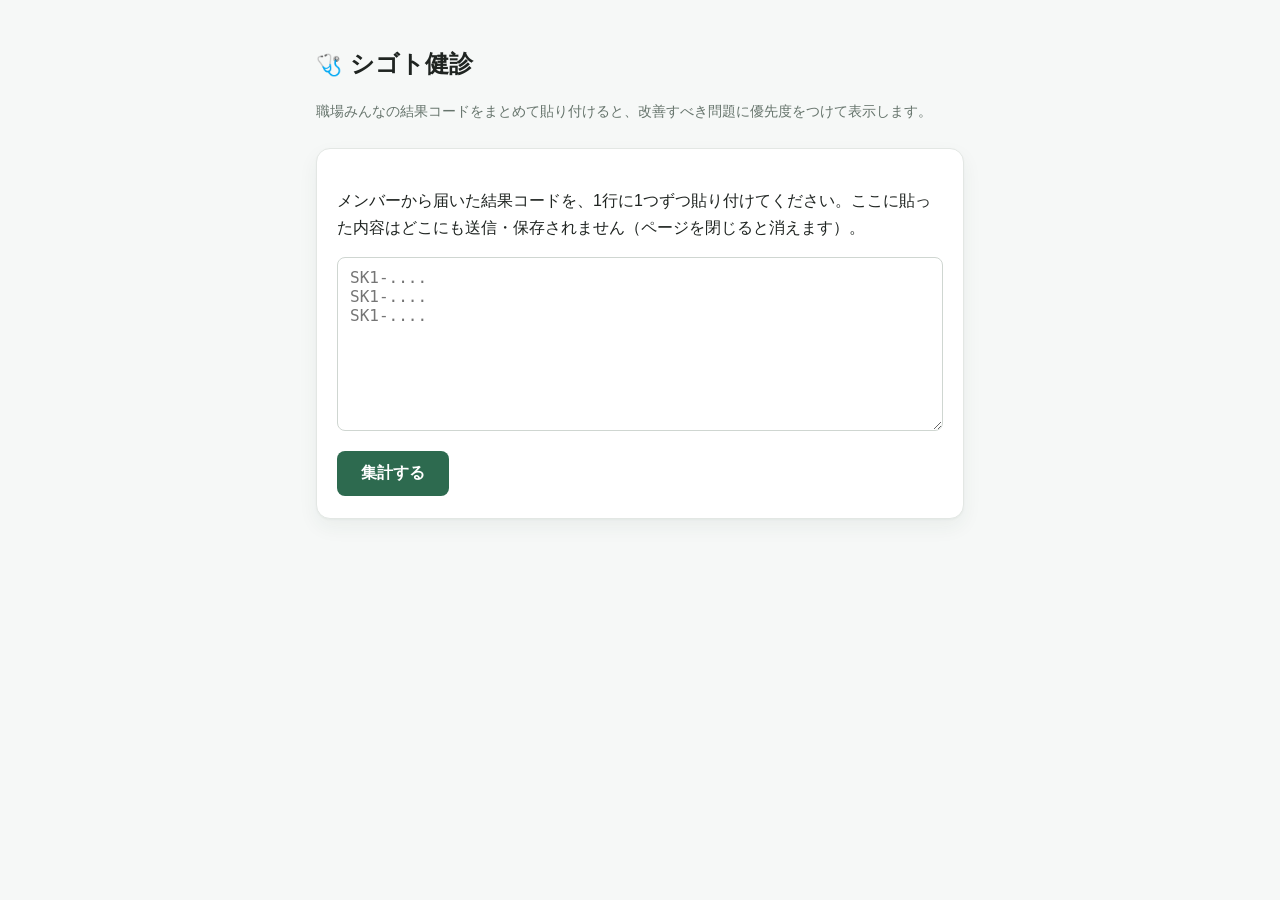
==== aggregate.html @ d33e905c "v2.1: 職場集計機能を追加（結果コード方式） 個人の結果画面に、回答内容を短い文字列にした結果コードとコピー ボタンを追加。集計役がそのコードをaggregate.htmlにまとめて貼り 付けると" ====
<!DOCTYPE html>
<html lang="ja">
<head>
<meta charset="UTF-8">
<meta name="viewport" content="width=device-width, initial-scale=1.0">
<title>シゴト健診 - 職場集計</title>
<link rel="stylesheet" href="styles.css">
<script data-goatcounter="https://miyu9999.goatcounter.com/count"
        async src="//gc.zgo.at/count.js"></script>
</head>
<body>

<h1><span class="logo-mark">🩺</span>シゴト健診</h1>
<p class="sub">職場みんなの結果コードをまとめて貼り付けると、改善すべき問題に優先度をつけて表示します。</p>

<div class="card">
  <p>メンバーから届いた結果コードを、1行に1つずつ貼り付けてください。ここに貼った内容はどこにも送信・保存されません（ページを閉じると消えます）。</p>
  <textarea id="code-input" rows="8" placeholder="SK1-....&#10;SK1-....&#10;SK1-...."></textarea>
  <button onclick="runAggregate()">集計する</button>
</div>

<div id="agg-errors"></div>
<div id="agg-need-more"></div>

<div class="card" id="agg-result-card" style="display:none;">
  <h2 id="agg-industry-name">集計結果</h2>
  <p class="sub" id="agg-response-count"></p>

  <h3>改善候補ランキング（負荷が大きい順）</h3>
  <div id="agg-ranking"></div>

  <h3>理由別の内訳</h3>
  <div id="agg-category-breakdown"></div>

  <div id="agg-overtime"></div>
  <div id="agg-workload"></div>
</div>
<p class="disclaimer" id="agg-disclaimer" style="display:none;">
  この集計は簡易的な参考情報です。コードを送ってくれた人が誰かは、送られた側にはわかる場合があります。個別のコードを見て「誰の回答か」を詮索しないようにしてください。5人分未満のコードでは結果を表示しません。
</p>

<script src="data/industries.js"></script>
<script src="data/shared.js"></script>
<script>
function runAggregate() {
  const raw = document.getElementById('code-input').value;
  const lines = raw.split('\n').map(l => l.trim()).filter(Boolean);

  document.getElementById('agg-result-card').style.display = 'none';
  document.getElementById('agg-disclaimer').style.display = 'none';
  document.getElementById('agg-need-more').innerHTML = '';

  if (lines.length === 0) {
    document.getElementById('agg-errors').innerHTML = '<div class="result-box note"><p>コードを貼り付けてください。</p></div>';
    return;
  }

  const parsed = [];
  let unreadable = 0;
  lines.forEach(line => {
    const p = parseResultCode(line);
    if (!p) { unreadable++; return; }
    parsed.push({ raw: line, payload: p });
  });

  if (parsed.length === 0) {
    renderErrors({ unreadable, wrongIndustry: 0, wrongVersion: 0, duplicateCount: 0 });
    return;
  }

  const industryId = parsed[0].payload.i;
  const industry = INDUSTRIES.find(i => i.id === industryId);

  let wrongIndustry = 0;
  let wrongVersion = 0;
  const versionOk = [];
  parsed.forEach(p => {
    if (p.payload.i !== industryId) { wrongIndustry++; return; }
    if (p.payload.d !== DATA_VERSION) { wrongVersion++; return; }
    versionOk.push(p);
  });

  const seen = new Set();
  let duplicateCount = 0;
  versionOk.forEach(p => {
    if (seen.has(p.raw)) duplicateCount++;
    seen.add(p.raw);
  });

  renderErrors({ unreadable, wrongIndustry, wrongVersion, duplicateCount });

  if (versionOk.length < MIN_AGGREGATE_RESPONSES) {
    document.getElementById('agg-need-more').innerHTML = `
      <div class="result-box">
        <p>集計には${MIN_AGGREGATE_RESPONSES}人分以上のコードが必要です（あと${MIN_AGGREGATE_RESPONSES - versionOk.length}人分）。</p>
      </div>
    `;
    return;
  }

  if (!industry) {
    document.getElementById('agg-errors').innerHTML = '<div class="result-box warn"><p>このコードの業種データが見つかりませんでした。業務リストが更新されている可能性があります。</p></div>';
    return;
  }

  renderAggregateResult(industry, versionOk);
  document.getElementById('agg-result-card').style.display = 'block';
  document.getElementById('agg-disclaimer').style.display = 'block';
}

function renderErrors({ unreadable, wrongIndustry, wrongVersion, duplicateCount }) {
  const messages = [];
  if (unreadable > 0) messages.push(`読み取れないコードが${unreadable}件ありました。`);
  if (wrongIndustry > 0) messages.push(`最初のコードと業種が異なるコードが${wrongIndustry}件あり、除外しました。`);
  if (wrongVersion > 0) messages.push(`古い版のコードが${wrongVersion}件あり、除外しました。もう一度診断してもらってください。`);
  if (duplicateCount > 0) messages.push(`同じコードが${duplicateCount}件重複していました。二重に貼っていないか確認してください。`);
  document.getElementById('agg-errors').innerHTML = messages.length > 0
    ? `<div class="result-box note"><ul class="plain-list">${messages.map(m => `<li>${m}</li>`).join('')}</ul></div>`
    : '';
}

function renderAggregateResult(industry, responses) {
  const flatTasks = getFlatTasks(industry);
  const hoursByIndex = HOURS_OPTIONS.map(h => h.hours);
  const painByIndex = PAIN_OPTIONS.map(p => p.weight);

  const comboScores = {}; // `${taskIndex}|${reasonIndex}` -> { score, count, taskIndex, reasonIndex }
  const categoryScores = {};
  const overtimeCounts = {};
  let overWorkloadCount = 0;

  responses.forEach(r => {
    const payload = r.payload;
    if (payload.o) overWorkloadCount++;
    payload.t.forEach(entry => {
      const [taskIndex, timeIndex, painIndex, reasonBits] = entry;
      const hours = hoursByIndex[timeIndex];
      const pain = painByIndex[painIndex];
      if (hours === undefined || pain === undefined) return;
      const score = hours * pain;

      const reasonIndices = [];
      for (let i = 0; i < REASONS.length; i++) {
        if (reasonBits & (1 << i)) reasonIndices.push(i);
      }
      if (reasonIndices.length === 0) return;

      const perReasonScore = score / reasonIndices.length;
      reasonIndices.forEach(ri => {
        const reason = REASONS[ri];
        const key = taskIndex + '|' + ri;
        if (!comboScores[key]) comboScores[key] = { score: 0, count: 0, taskIndex, reasonIndex: ri };
        comboScores[key].score += perReasonScore;
        comboScores[key].count += 1;

        categoryScores[reason.category] = (categoryScores[reason.category] || 0) + perReasonScore;

        if (reason.value === REASON_OVERTIME) {
          overtimeCounts[taskIndex] = (overtimeCounts[taskIndex] || 0) + 1;
        }
      });
    });
  });

  document.getElementById('agg-industry-name').textContent = industry.name + 'の集計結果';
  document.getElementById('agg-response-count').textContent = `回答人数：${responses.length}人`;

  renderRanking(comboScores, flatTasks, responses.length);
  renderCategoryBreakdown(categoryScores);
  renderOvertimeRanking(overtimeCounts, flatTasks, responses.length);
  renderWorkloadSummary(overWorkloadCount, responses.length);
}

function renderRanking(comboScores, flatTasks, totalResponses) {
  const ranking = Object.values(comboScores).sort((a, b) => b.score - a.score).slice(0, 10);
  const container = document.getElementById('agg-ranking');
  if (ranking.length === 0) {
    container.innerHTML = '<p class="sub">集計できる負荷が見当たりませんでした。</p>';
    return;
  }
  container.innerHTML = ranking.map((r, i) => {
    const task = flatTasks[r.taskIndex];
    const reason = REASONS[r.reasonIndex];
    return `
      <div class="rank-row">
        <div class="rank-number">${i + 1}</div>
        <div class="rank-body">
          <div class="rank-title">${task ? task.name : '(不明な業務)'} × ${reason.value}</div>
          <div class="rank-sub">${totalResponses}人中${r.count}人<span class="count-badge">${reason.category}</span></div>
        </div>
      </div>
    `;
  }).join('');
}

function renderCategoryBreakdown(categoryScores) {
  const totalScore = Object.values(categoryScores).reduce((a, b) => a + b, 0);
  const categories = Object.keys(CATEGORY_MESSAGE).filter(c => categoryScores[c]);
  const container = document.getElementById('agg-category-breakdown');
  if (categories.length === 0) {
    container.innerHTML = '<p class="sub">理由が選ばれた回答がありませんでした。</p>';
    return;
  }
  container.innerHTML = categories.map(c => {
    const pct = totalScore > 0 ? Math.round((categoryScores[c] / totalScore) * 100) : 0;
    return `
      <div class="score-bar-row">
        <div class="score-bar-label">${c}</div>
        <div class="score-bar-track"><div class="score-bar-fill" style="width:${pct}%;background:${CATEGORY_COLOR[c]}"></div></div>
        <div class="score-bar-pct">${pct}%</div>
      </div>
    `;
  }).join('');
}

function renderOvertimeRanking(overtimeCounts, flatTasks, totalResponses) {
  const entries = Object.entries(overtimeCounts).sort((a, b) => b[1] - a[1]);
  const container = document.getElementById('agg-overtime');
  if (entries.length === 0) {
    container.innerHTML = '';
    return;
  }
  container.innerHTML = `
    <h3>「時間内に終わらず、時間外にやっている」と答えた人が多い業務</h3>
    <div class="result-box warn">
      <ul class="plain-list">
        ${entries.map(([taskIndex, count]) => `<li>${flatTasks[taskIndex] ? flatTasks[taskIndex].name : '(不明な業務)'}（${totalResponses}人中${count}人）</li>`).join('')}
      </ul>
    </div>
  `;
}

function renderWorkloadSummary(overWorkloadCount, totalResponses) {
  document.getElementById('agg-workload').innerHTML = `
    <h3>業務量</h3>
    <div class="result-box${overWorkloadCount > 0 ? ' warn' : ''}">
      <p>記入した業務の合計が勤務時間を超えている人：${totalResponses}人中${overWorkloadCount}人</p>
    </div>
  `;
}
</script>

</body>
</html>
---- styles.css ----
:root {
  --color-primary: #2d6a4f;
  --color-primary-dark: #1b4332;
  --color-primary-light: #eef7f1;
  --color-accent: #52b788;
  --color-bg: #f6f8f7;
  --color-card: #ffffff;
  --color-border: #e3e7e4;
  --color-text: #1f2421;
  --color-text-sub: #66746c;
  --color-warn: #bf6900;
  --color-warn-bg: #fff4e6;
}
* { box-sizing: border-box; }
body {
  font-family: -apple-system, BlinkMacSystemFont, "Hiragino Sans", "Yu Gothic", sans-serif;
  max-width: 680px;
  margin: 0 auto;
  padding: 28px 16px 64px;
  line-height: 1.7;
  color: var(--color-text);
  background: var(--color-bg);
}
h1 {
  font-size: 1.5rem;
  margin-bottom: 4px;
  display: flex;
  align-items: center;
  gap: 8px;
}
h1 .logo-mark { font-size: 1.3rem; }
h2 { font-size: 1.15rem; margin-bottom: 4px; }
h3 { font-size: 1rem; margin: 22px 0 10px; color: var(--color-primary); }
.sub { color: var(--color-text-sub); font-size: 0.9rem; margin-bottom: 24px; }
.screen { display: none; }
.screen.active { display: block; }
.card {
  background: var(--color-card);
  border: 1px solid var(--color-border);
  border-radius: 14px;
  padding: 22px 20px;
  margin-bottom: 16px;
  box-shadow: 0 1px 2px rgba(27, 67, 50, 0.04), 0 8px 20px rgba(27, 67, 50, 0.06);
}
label.q { display: block; font-weight: 600; margin-bottom: 8px; }
select, input[type=number], input[type=text], textarea {
  width: 100%;
  padding: 10px 12px;
  border: 1px solid #cfd6d1;
  border-radius: 8px;
  font-size: 1rem;
  margin-bottom: 4px;
  background: #fff;
  color: var(--color-text);
}
select:focus, input:focus, textarea:focus {
  outline: none;
  border-color: var(--color-accent);
  box-shadow: 0 0 0 3px rgba(82, 183, 136, 0.18);
}
textarea { resize: vertical; min-height: 60px; }
button {
  background: var(--color-primary);
  color: #fff;
  border: none;
  padding: 12px 24px;
  border-radius: 8px;
  font-size: 1rem;
  font-weight: 600;
  cursor: pointer;
  margin-top: 8px;
  transition: background 0.15s ease, transform 0.05s ease;
}
button:hover { background: var(--color-primary-dark); }
button:active { transform: scale(0.98); }
button:disabled { background: #ccc; cursor: not-allowed; }
button.secondary {
  background: transparent;
  color: var(--color-primary);
  border: 1px solid var(--color-primary);
  margin-right: 8px;
}
button.secondary:hover { background: var(--color-primary-light); }
.choice-list { display: flex; flex-direction: column; gap: 10px; }
.choice-btn {
  background: #fff;
  color: var(--color-text);
  border: 1px solid var(--color-border);
  border-radius: 12px;
  padding: 14px 16px;
  text-align: left;
  font-size: 1rem;
  font-weight: 500;
  cursor: pointer;
  display: flex;
  align-items: center;
  gap: 12px;
  transition: border-color 0.15s ease, background 0.15s ease, transform 0.05s ease;
}
.choice-btn:hover { border-color: var(--color-accent); background: var(--color-primary-light); }
.choice-btn:active { transform: scale(0.99); }
.choice-icon { font-size: 1.3rem; flex-shrink: 0; width: 28px; text-align: center; }
.choice-label { flex: 1; }
.beta-tag {
  font-size: 0.68rem;
  font-weight: 700;
  color: var(--color-warn);
  background: var(--color-warn-bg);
  border-radius: 999px;
  padding: 2px 8px;
  margin-left: 4px;
  flex-shrink: 0;
  letter-spacing: 0.02em;
}
.task-row {
  display: flex;
  align-items: flex-start;
  gap: 10px;
  padding: 8px 0;
  border-bottom: 1px solid #eef0ee;
}
.task-row:last-child { border-bottom: none; }
.task-row label { font-weight: normal; cursor: pointer; }
.task-row input[type=checkbox] { margin-top: 3px; accent-color: var(--color-primary); }
.detail-card, .reason-card {
  border: 1px solid var(--color-border);
  border-radius: 10px;
  padding: 16px;
  margin-bottom: 12px;
  background: #fcfdfc;
}
.detail-card .task-name, .reason-card .task-name { font-weight: 700; margin-bottom: 10px; }
.detail-row { margin-bottom: 8px; }
.detail-row label.small { font-size: 0.85rem; color: var(--color-text-sub); display: block; margin-bottom: 4px; }
.radio-inline { display: flex; gap: 14px; flex-wrap: wrap; }
.radio-inline label { font-weight: normal; margin-right: 0; }
.radio-inline input[type=radio] { accent-color: var(--color-primary); }
.reason-options label {
  display: block;
  font-weight: normal;
  padding: 5px 0;
}
.reason-options input[type=checkbox] { accent-color: var(--color-primary); margin-right: 4px; }
.result-box {
  background: #fff;
  border-left: 4px solid var(--color-primary);
  padding: 16px 20px;
  border-radius: 8px;
  margin-bottom: 16px;
}
.result-box.warn { border-left-color: var(--color-warn); background: var(--color-warn-bg); }
.result-box.note { border-left-color: #999; }
.score-bar-row { display: flex; align-items: center; gap: 10px; margin-bottom: 10px; font-size: 0.9rem; }
.score-bar-label { width: 60px; flex-shrink: 0; font-weight: 600; }
.score-bar-track { flex: 1; background: #eef0ee; border-radius: 999px; height: 12px; overflow: hidden; }
.score-bar-fill { height: 100%; border-radius: 999px; background: var(--color-accent); }
.score-bar-pct { width: 36px; text-align: right; flex-shrink: 0; color: var(--color-text-sub); }
.top-task-row {
  padding: 10px 0;
  border-bottom: 1px dashed var(--color-border);
  font-size: 0.92rem;
}
.top-task-row:last-child { border-bottom: none; }
.top-task-row .top-task-head { display: flex; justify-content: space-between; font-weight: 600; }
.top-task-row .top-task-reasons { color: var(--color-text-sub); font-size: 0.85rem; margin-top: 3px; }
ul.plain-list { margin: 8px 0; padding-left: 20px; font-size: 0.92rem; }
.disclaimer {
  font-size: 0.8rem;
  color: #8b968f;
  margin-top: 32px;
  border-top: 1px solid var(--color-border);
  padding-top: 12px;
}
.step-dots { display: flex; gap: 6px; margin-bottom: 14px; }
.step-dot { width: 8px; height: 8px; border-radius: 50%; background: #dfe5e1; transition: background 0.15s ease, transform 0.15s ease; }
.step-dot.done { background: var(--color-accent); }
.step-dot.current { background: var(--color-primary); transform: scale(1.35); }

/* aggregate.html（職場集計） */
.rank-row {
  display: flex;
  align-items: flex-start;
  gap: 12px;
  padding: 12px 0;
  border-bottom: 1px dashed var(--color-border);
}
.rank-row:last-child { border-bottom: none; }
.rank-number {
  flex-shrink: 0;
  width: 26px;
  height: 26px;
  border-radius: 50%;
  background: var(--color-primary-light);
  color: var(--color-primary);
  font-weight: 700;
  font-size: 0.85rem;
  display: flex;
  align-items: center;
  justify-content: center;
}
.rank-body { flex: 1; }
.rank-title { font-weight: 600; }
.rank-sub { color: var(--color-text-sub); font-size: 0.85rem; margin-top: 2px; }
.count-badge {
  display: inline-block;
  font-size: 0.78rem;
  color: var(--color-text-sub);
  background: #eef0ee;
  border-radius: 999px;
  padding: 2px 8px;
  margin-left: 6px;
}
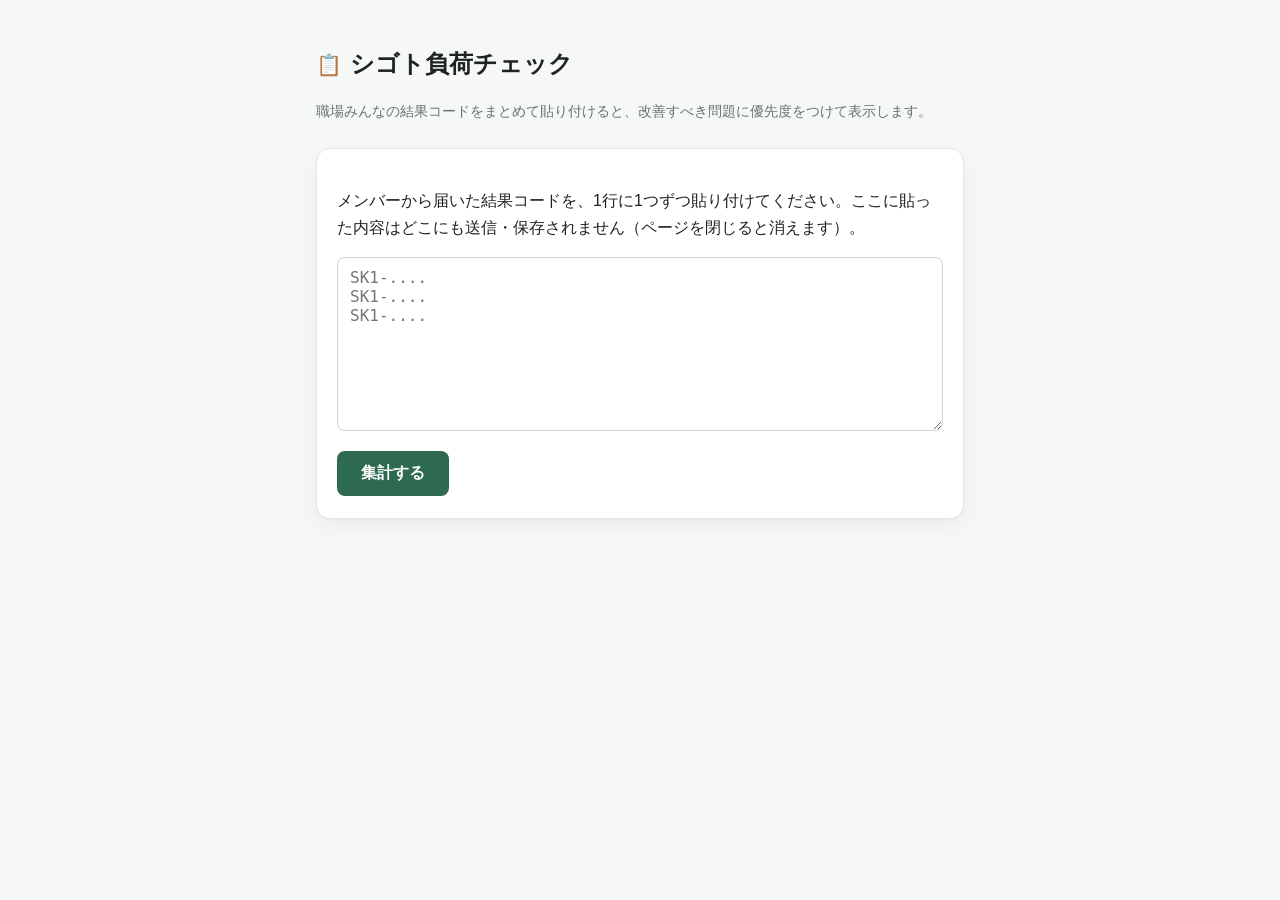
==== commit a6382658: "医療監修レビューを受けて表記を修正：シゴト健診→シゴト負荷チェック、診断→チェック、免責文と相談窓口の案内を追加 Co-Authored-By: Claude Opus 5.5 <noreply@an" ====
--- a/aggregate.html
+++ b/aggregate.html
@@ -3,14 +3,14 @@
 <head>
 <meta charset="UTF-8">
 <meta name="viewport" content="width=device-width, initial-scale=1.0">
-<title>シゴト健診 - 職場集計</title>
+<title>シゴト負荷チェック - 職場集計</title>
 <link rel="stylesheet" href="styles.css">
 <script data-goatcounter="https://miyu9999.goatcounter.com/count"
         async src="//gc.zgo.at/count.js"></script>
 </head>
 <body>
 
-<h1><span class="logo-mark">🩺</span>シゴト健診</h1>
+<h1><span class="logo-mark">📋</span>シゴト負荷チェック</h1>
 <p class="sub">職場みんなの結果コードをまとめて貼り付けると、改善すべき問題に優先度をつけて表示します。</p>
 
 <div class="card">
@@ -112,7 +112,7 @@
   const messages = [];
   if (unreadable > 0) messages.push(`読み取れないコードが${unreadable}件ありました。`);
   if (wrongIndustry > 0) messages.push(`最初のコードと業種が異なるコードが${wrongIndustry}件あり、除外しました。`);
-  if (wrongVersion > 0) messages.push(`古い版のコードが${wrongVersion}件あり、除外しました。もう一度診断してもらってください。`);
+  if (wrongVersion > 0) messages.push(`古い版のコードが${wrongVersion}件あり、除外しました。もう一度チェックしてもらってください。`);
   if (duplicateCount > 0) messages.push(`同じコードが${duplicateCount}件重複していました。二重に貼っていないか確認してください。`);
   document.getElementById('agg-errors').innerHTML = messages.length > 0
     ? `<div class="result-box note"><ul class="plain-list">${messages.map(m => `<li>${m}</li>`).join('')}</ul></div>`
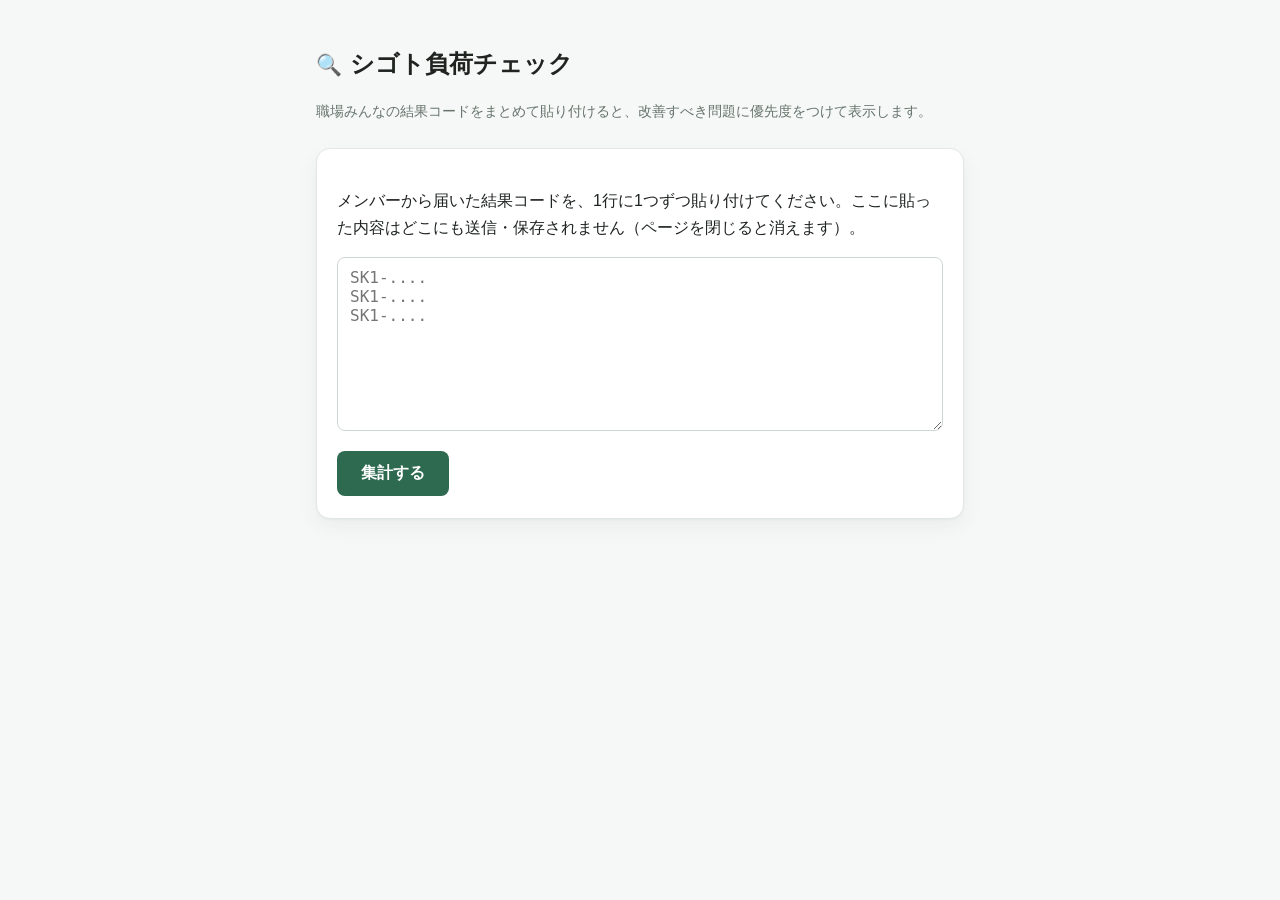
==== commit c8ec8ccf: "faviconを追加（虫めがね＋グラフ、案D採用） Claude(Design canvas)で4案(クリップボード＋チェック/内訳バーチャート/ 丸バッジ＋チェック/虫めがね＋グラフ)を提示し、Ow" ====
--- a/aggregate.html
+++ b/aggregate.html
@@ -5,12 +5,13 @@
 <meta name="viewport" content="width=device-width, initial-scale=1.0">
 <title>シゴト負荷チェック - 職場集計</title>
 <link rel="stylesheet" href="styles.css">
+<link rel="icon" type="image/svg+xml" href="favicon.svg">
 <script data-goatcounter="https://miyu9999.goatcounter.com/count"
         async src="//gc.zgo.at/count.js"></script>
 </head>
 <body>
 
-<h1><span class="logo-mark">📋</span>シゴト負荷チェック</h1>
+<h1><span class="logo-mark">🔍</span>シゴト負荷チェック</h1>
 <p class="sub">職場みんなの結果コードをまとめて貼り付けると、改善すべき問題に優先度をつけて表示します。</p>
 
 <div class="card">
